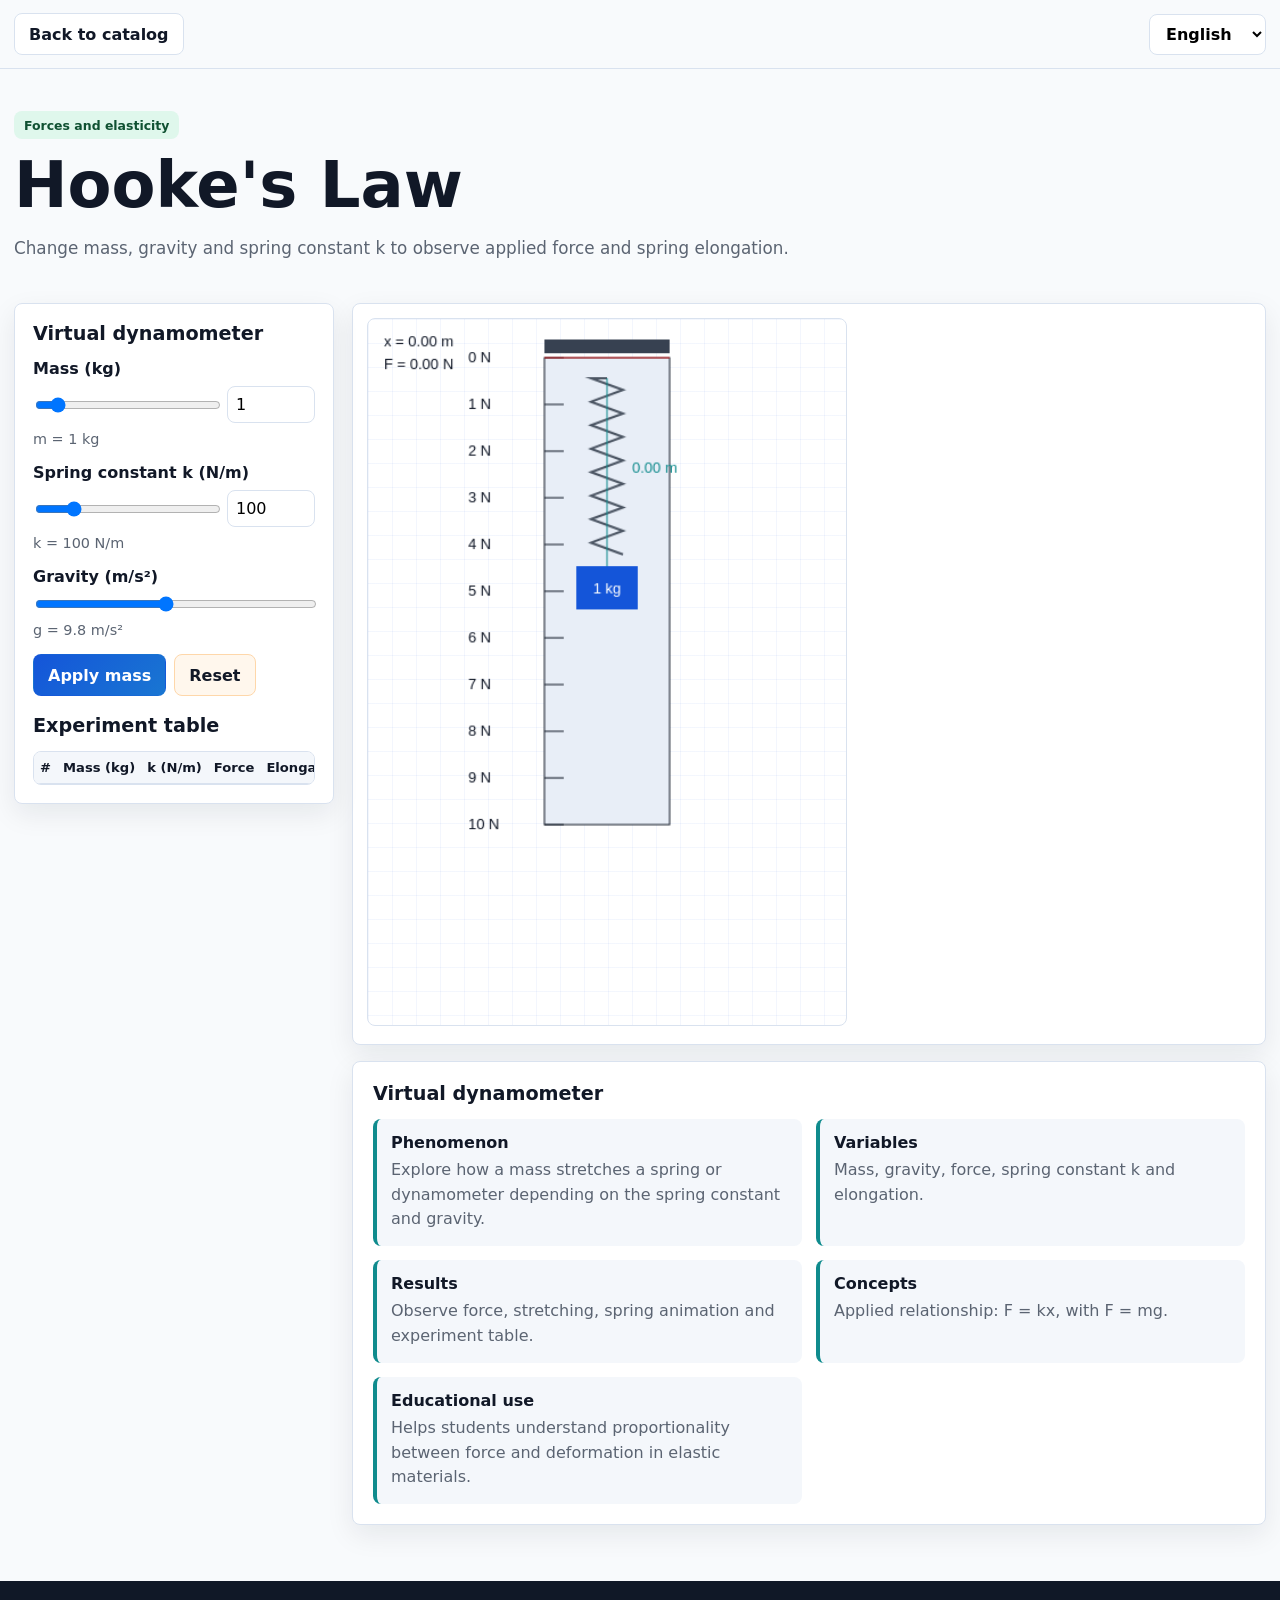
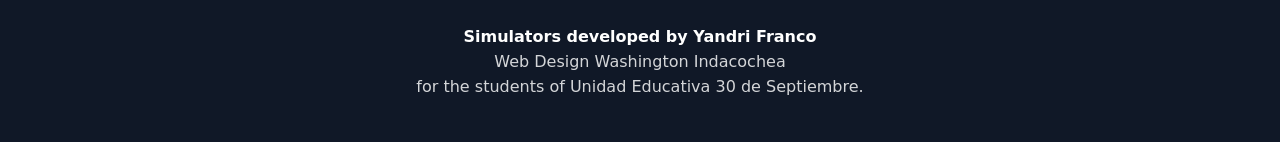
==== simulators/hooke/index.html @ 9561a38d "feat(pages): implement modular static platform for GitHub Pages - Created dynamic catalog in index.h" ====
<!DOCTYPE html>
<html lang="es">
<head>
  <meta charset="UTF-8">
  <meta name="viewport" content="width=device-width, initial-scale=1.0">
  <meta name="description" content="Simulador de Ley de Hooke.">
  <title>Ley de Hooke | Laboratorio Virtual de Física</title>
  <link rel="stylesheet" href="../../assets/css/simulator.css">
  <link rel="stylesheet" href="style.css">
</head>
<body>
  <header class="sim-header">
    <nav class="sim-nav" aria-label="Principal">
      <a class="back-link" href="../../" data-i18n="footer.backHome">Volver al catálogo</a>
      <select class="language-select" data-language-select aria-label="Idioma">
        <option value="es">Español</option>
        <option value="en">English</option>
      </select>
    </nav>
  </header>

  <main>
    <section class="sim-hero">
      <span class="badge" data-i18n="simulators.hooke.badge">Fuerzas y elasticidad</span>
      <h1 data-i18n="simulators.hooke.title">Ley de Hooke</h1>
      <p data-i18n="simulators.hooke.intro">Modifica la masa, la gravedad y la constante elástica k.</p>
    </section>

    <section class="lab-layout">
      <aside class="panel">
        <h2 data-i18n="simulators.hooke.introTitle">Dinamómetro virtual</h2>
        <div class="control">
          <label for="masa" data-i18n="simulators.hooke.controls.mass">Masa (kg)</label>
          <div class="dual-input">
            <input type="range" id="masa" min="0.1" max="10" step="0.1" value="1">
            <input type="number" id="masaNum" min="0.1" max="10" step="0.1" value="1">
          </div>
          <div class="value" id="mVal"></div>
        </div>

        <div class="control">
          <label for="k" data-i18n="simulators.hooke.controls.spring">Constante k (N/m)</label>
          <div class="dual-input">
            <input type="range" id="k" min="10" max="500" step="0.1" value="100">
            <input type="number" id="kNum" min="10" max="500" step="0.1" value="100">
          </div>
          <div class="value" id="kVal"></div>
        </div>

        <div class="control">
          <label for="g" data-i18n="simulators.hooke.controls.gravity">Gravedad (m/s²)</label>
          <input type="range" id="g" min="1" max="20" step="0.1" value="9.8">
          <div class="value" id="gVal"></div>
        </div>

        <div class="button-row">
          <button class="button primary" id="applyBtn" type="button" data-i18n="simulators.hooke.controls.apply">Aplicar masa</button>
          <button class="button warning" id="resetBtn" type="button" data-i18n="simulators.hooke.controls.reset">Reset</button>
        </div>

        <h2 data-i18n="simulators.hooke.controls.table">Tabla de ensayos</h2>
        <div class="table-wrap">
          <table>
            <thead>
              <tr><th>#</th><th data-i18n="simulators.hooke.controls.mass">Masa (kg)</th><th>k (N/m)</th><th data-i18n="simulators.hooke.controls.force">Fuerza</th><th data-i18n="simulators.hooke.controls.elongation">Elongación</th></tr>
            </thead>
            <tbody id="tabla"></tbody>
          </table>
        </div>
      </aside>

      <div class="workspace">
        <div class="canvas-panel">
          <canvas class="hooke-canvas" id="cv" width="420" height="620"></canvas>
        </div>
        <article class="learn-panel">
          <h2 data-i18n="simulators.hooke.introTitle">Dinamómetro virtual</h2>
          <div class="learn-grid">
            <div class="learn-item"><strong data-i18n="learn.phenomenon">Fenómeno</strong><p data-i18n="simulators.hooke.description">Explora cómo una masa deforma un resorte.</p></div>
            <div class="learn-item"><strong data-i18n="learn.variables">Variables</strong><p data-i18n="simulators.hooke.variables">Masa, gravedad, fuerza, constante elástica k y elongación.</p></div>
            <div class="learn-item"><strong data-i18n="learn.results">Resultados</strong><p data-i18n="simulators.hooke.results">Observa fuerza, estiramiento, animación del resorte y tabla.</p></div>
            <div class="learn-item"><strong data-i18n="learn.concepts">Conceptos</strong><p data-i18n="simulators.hooke.formula">Relación aplicada: F = kx, con F = mg.</p></div>
            <div class="learn-item"><strong data-i18n="learn.educationalUse">Uso educativo</strong><p data-i18n="simulators.hooke.use">Ayuda a comprender la proporcionalidad.</p></div>
          </div>
        </article>
      </div>
    </section>
  </main>

  <section class="credits" aria-label="Créditos">
    <p><strong data-i18n="credits.line1">Simuladores desarrollados por Yandri Franco</strong></p>
    <p data-i18n="credits.line2">Diseño Web Washington Indacochea</p>
    <p data-i18n="credits.line3">para los estudiantes de la Unidad Educativa 30 de Septiembre.</p>
  </section>

  <script src="../../assets/js/i18n.js"></script>
  <script src="script.js"></script>
</body>
</html>
---- assets/css/simulator.css ----
:root {
  color-scheme: light;
  --ink: #111827;
  --muted: #5b6472;
  --line: #d9e2ef;
  --panel: #ffffff;
  --soft: #f4f7fb;
  --brand: #1455d9;
  --brand-2: #0f8b8d;
  --accent: #f59e0b;
  --danger: #dc2626;
  font-family: Inter, ui-sans-serif, system-ui, -apple-system, BlinkMacSystemFont, "Segoe UI", sans-serif;
}

* { box-sizing: border-box; }
body {
  margin: 0;
  color: var(--ink);
  background: #f8fafc;
}

a { color: inherit; text-decoration: none; }
button,
input,
select { font: inherit; }

.sim-header {
  position: sticky;
  top: 0;
  z-index: 10;
  border-bottom: 1px solid var(--line);
  background: rgba(248, 250, 252, 0.9);
  backdrop-filter: blur(18px);
}

.sim-nav {
  width: min(1260px, calc(100% - 28px));
  margin: 0 auto;
  min-height: 68px;
  display: flex;
  align-items: center;
  justify-content: space-between;
  gap: 16px;
}

.back-link,
.button {
  display: inline-flex;
  align-items: center;
  justify-content: center;
  gap: 8px;
  min-height: 42px;
  border-radius: 8px;
  border: 1px solid var(--line);
  background: white;
  padding: 0 14px;
  font-weight: 800;
  cursor: pointer;
}

.button.primary {
  color: white;
  border-color: transparent;
  background: linear-gradient(135deg, var(--brand), #1976d2);
}

.button.warning {
  color: #111827;
  border-color: #fed7aa;
  background: #fff7ed;
}

.language-select {
  border: 1px solid var(--line);
  background: white;
  border-radius: 8px;
  padding: 9px 12px;
  font-weight: 800;
}

.sim-hero {
  width: min(1260px, calc(100% - 28px));
  margin: 0 auto;
  padding: 42px 0 24px;
}

.badge {
  display: inline-flex;
  align-items: center;
  min-height: 28px;
  border-radius: 8px;
  padding: 0 10px;
  background: #dff7ec;
  color: #0f5132;
  font-size: 0.78rem;
  font-weight: 900;
}

h1 {
  margin: 14px 0 10px;
  font-size: clamp(2rem, 6vw, 4rem);
  line-height: 1;
  letter-spacing: 0;
}

.sim-hero p {
  max-width: 800px;
  color: var(--muted);
  line-height: 1.7;
  font-size: 1.05rem;
}

.lab-layout {
  width: min(1260px, calc(100% - 28px));
  margin: 0 auto 56px;
  display: grid;
  grid-template-columns: 320px minmax(0, 1fr);
  gap: 18px;
  align-items: start;
}

.panel,
.canvas-panel,
.learn-panel {
  border: 1px solid var(--line);
  border-radius: 8px;
  background: var(--panel);
  box-shadow: 0 10px 28px rgba(16, 24, 40, 0.08);
}

.panel {
  padding: 18px;
  position: sticky;
  top: 86px;
}

.panel h2,
.learn-panel h2 {
  margin: 0 0 14px;
  font-size: 1.2rem;
}

.control {
  display: grid;
  gap: 8px;
  margin-bottom: 16px;
}

.control label {
  font-weight: 800;
}

.dual-input {
  display: grid;
  grid-template-columns: 1fr 88px;
  gap: 8px;
  align-items: center;
}

input[type="range"] { width: 100%; }
input[type="number"] {
  width: 100%;
  border: 1px solid var(--line);
  border-radius: 8px;
  padding: 8px;
}

.value {
  color: var(--muted);
  font-size: 0.9rem;
}

.button-row {
  display: flex;
  flex-wrap: wrap;
  gap: 8px;
  margin: 12px 0 18px;
}

.table-wrap {
  max-height: 250px;
  overflow: auto;
  border: 1px solid var(--line);
  border-radius: 8px;
}

table {
  width: 100%;
  border-collapse: collapse;
  font-size: 0.82rem;
}

th,
td {
  border-bottom: 1px solid var(--line);
  padding: 8px 6px;
  text-align: center;
  white-space: nowrap;
}

th {
  background: var(--soft);
  font-weight: 900;
}

.workspace {
  display: grid;
  gap: 16px;
}

.canvas-panel {
  padding: 14px;
  overflow: auto;
}

canvas {
  width: 100%;
  max-width: 100%;
  border: 1px solid var(--line);
  border-radius: 8px;
  background: white;
}

.hooke-canvas {
  max-width: 480px;
  margin: 0 auto;
}

.learn-panel {
  padding: 20px;
}

.learn-grid {
  display: grid;
  grid-template-columns: repeat(2, minmax(0, 1fr));
  gap: 14px;
}

.learn-item {
  border-left: 4px solid var(--brand-2);
  background: var(--soft);
  border-radius: 8px;
  padding: 14px;
}

.learn-item strong {
  display: block;
  margin-bottom: 6px;
}

.learn-item p {
  margin: 0;
  color: var(--muted);
  line-height: 1.55;
}

.credits {
  padding: 40px 16px;
  text-align: center;
  background: #101827;
  color: white;
}

.credits p {
  margin: 6px 0;
  color: rgba(255, 255, 255, 0.82);
}

.credits strong { color: white; }

@media (max-width: 920px) {
  .lab-layout { grid-template-columns: 1fr; }
  .panel { position: static; }
  .learn-grid { grid-template-columns: 1fr; }
}

@media (max-width: 560px) {
  .sim-nav { flex-wrap: wrap; padding: 12px 0; }
  .button-row .button { flex: 1 1 auto; }
}
---- simulators/hooke/style.css ----
.hooke-canvas {
  background:
    linear-gradient(rgba(20, 85, 217, 0.05) 1px, transparent 1px),
    linear-gradient(90deg, rgba(20, 85, 217, 0.05) 1px, transparent 1px),
    #ffffff;
  background-size: 24px 24px;
}
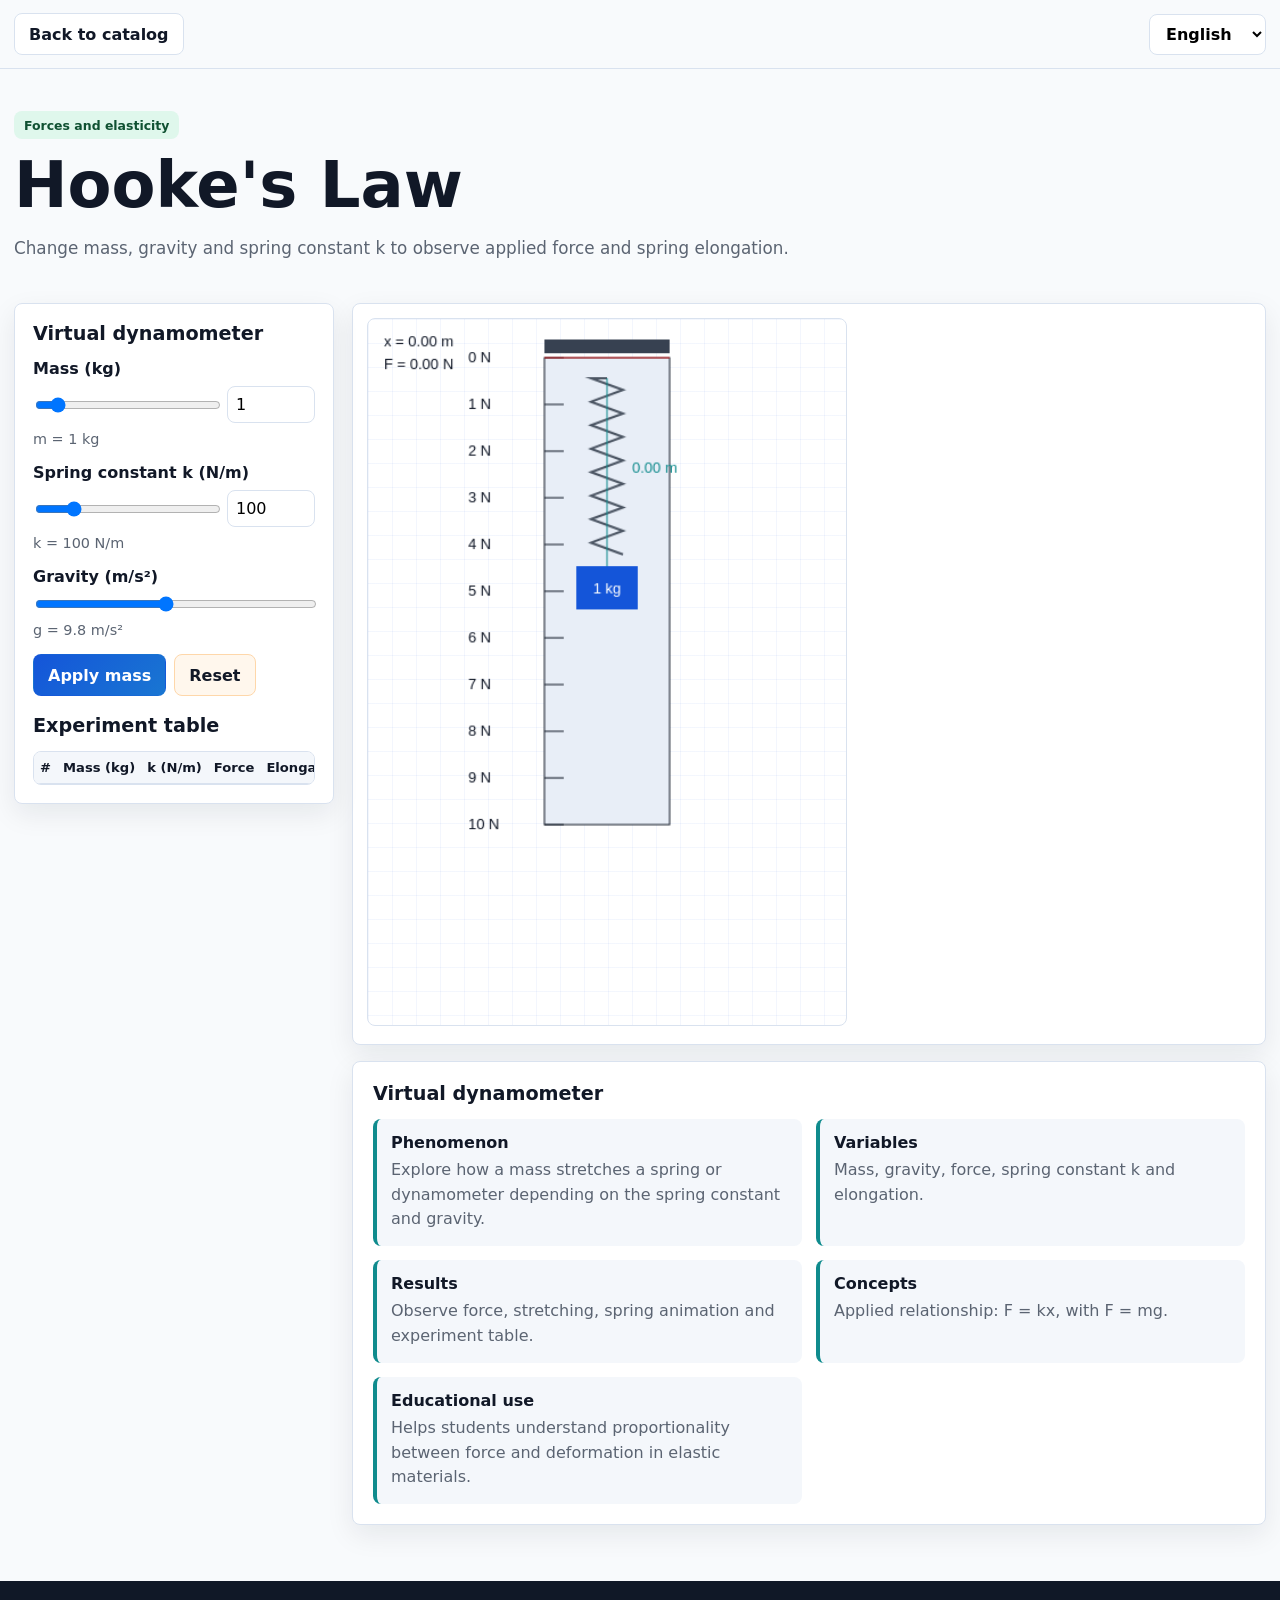
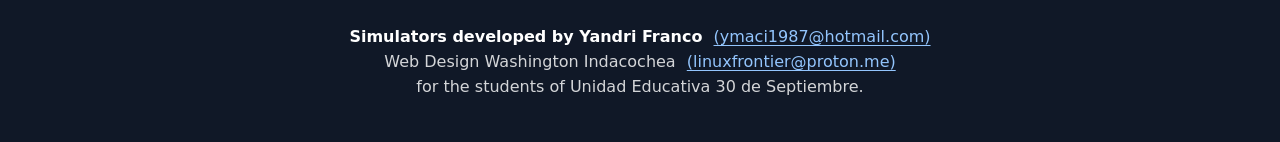
==== commit dc1088d4: "feat(ui): make credit emails clickable and visible - Converted email addresses in credits to clickab" ====
--- a/simulators/hooke/index.html
+++ b/simulators/hooke/index.html
@@ -5,6 +5,10 @@
   <meta name="viewport" content="width=device-width, initial-scale=1.0">
   <meta name="description" content="Simulador de Ley de Hooke.">
   <title>Ley de Hooke | Laboratorio Virtual de Física</title>
+  <link rel="icon" href="../../assets/icons/favicon.svg" type="image/svg+xml">
+  <link rel="icon" href="../../assets/icons/favicon-32.png" sizes="32x32" type="image/png">
+  <link rel="shortcut icon" href="../../assets/icons/favicon.ico" type="image/x-icon">
+  <link rel="apple-touch-icon" href="../../assets/icons/apple-touch-icon.png">
   <link rel="stylesheet" href="../../assets/css/simulator.css">
   <link rel="stylesheet" href="style.css">
 </head>
@@ -88,8 +92,14 @@
   </main>
 
   <section class="credits" aria-label="Créditos">
-    <p><strong data-i18n="credits.line1">Simuladores desarrollados por Yandri Franco</strong></p>
-    <p data-i18n="credits.line2">Diseño Web Washington Indacochea</p>
+    <p>
+      <strong data-i18n="credits.line1">Simuladores desarrollados por Yandri Franco</strong>
+      <a class="credit-link" href="mailto:ymaci1987@hotmail.com">(ymaci1987@hotmail.com)</a>
+    </p>
+    <p>
+      <span data-i18n="credits.line2">Diseño Web Washington Indacochea</span>
+      <a class="credit-link" href="mailto:linuxfrontier@proton.me">(linuxfrontier@proton.me)</a>
+    </p>
     <p data-i18n="credits.line3">para los estudiantes de la Unidad Educativa 30 de Septiembre.</p>
   </section>
 
--- a/assets/css/simulator.css
+++ b/assets/css/simulator.css
@@ -268,6 +268,17 @@
 
 .credits strong { color: white; }
 
+.credit-link {
+  margin-left: 6px;
+  color: #93c5fd;
+  text-decoration: underline;
+  text-underline-offset: 3px;
+}
+
+.credit-link:hover {
+  color: #dbeafe;
+}
+
 @media (max-width: 920px) {
   .lab-layout { grid-template-columns: 1fr; }
   .panel { position: static; }
